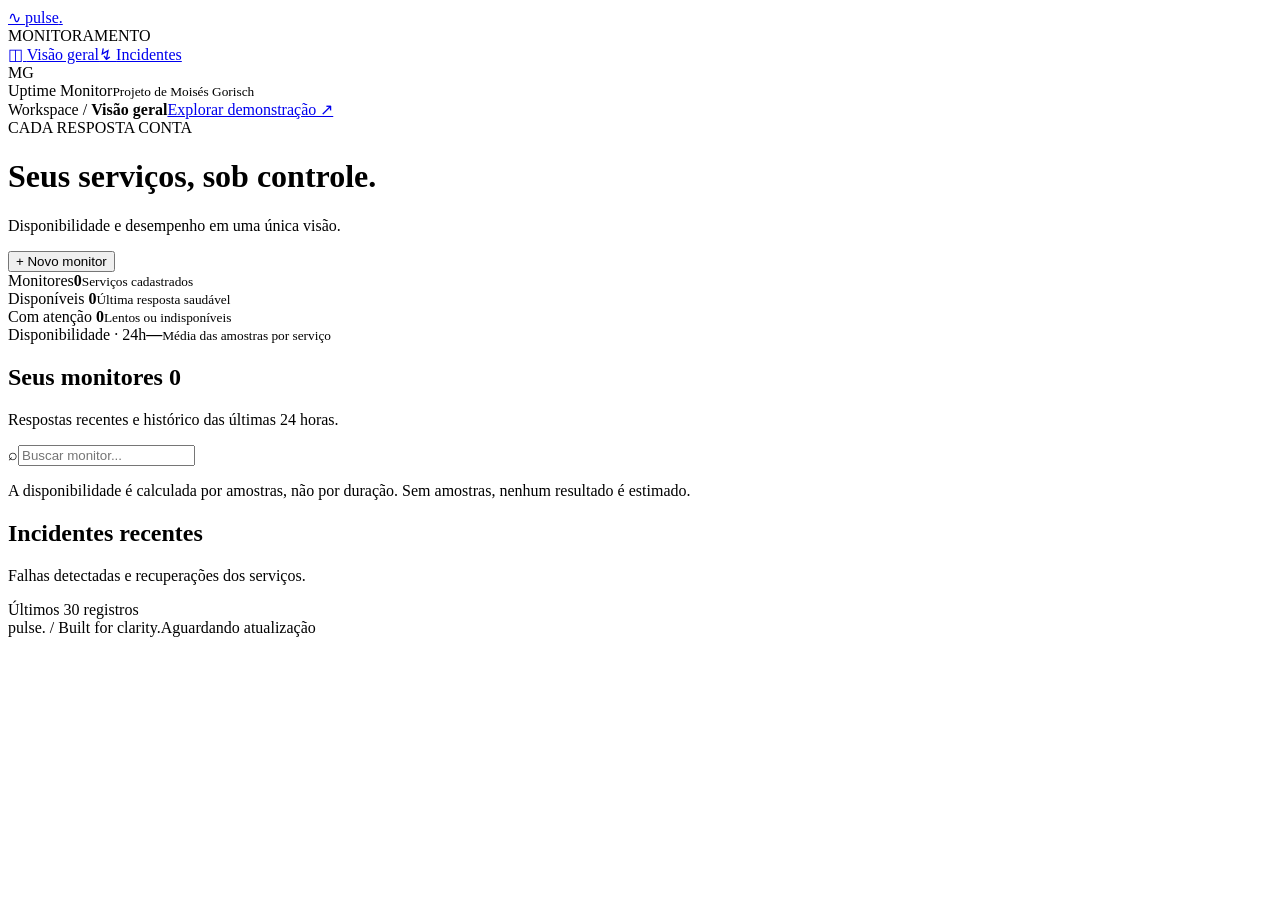
==== public/index.html @ 719f57e0 "Add public/index.html" ====
<!doctype html>
<html lang="pt-BR">
<head><meta charset="utf-8"><meta name="viewport" content="width=device-width,initial-scale=1"><title>Pulse — Monitor de sites e APIs</title><link rel="stylesheet" href="style.css"><script src="app.js" defer></script></head>
<body>
<aside><a class="brand" href="./"><span class="brand-icon">∿</span> pulse<span class="dot">.</span></a><div class="workspace">MONITORAMENTO</div><a class="nav active" href="#overview">◫ <span>Visão geral</span></a><a class="nav" href="#incidents">↯ <span>Incidentes</span></a><div class="aside-bottom"><span class="avatar">MG</span><div>Uptime Monitor<small>Projeto de Moisés Gorisch</small></div></div></aside>
<main id="overview"><header><span>Workspace <span class="slash">/</span> <strong>Visão geral</strong></span><a href="?demo=1" id="demo-link">Explorar demonstração ↗</a></header>
<div class="page-heading"><div><div class="eyebrow">CADA RESPOSTA CONTA</div><h1>Seus serviços, sob controle.</h1><p>Disponibilidade e desempenho em uma única visão.</p></div><button class="primary" id="new-monitor">+ Novo monitor</button></div>
<div class="notice" id="notice" hidden></div><div class="demo-banner" id="demo-banner" hidden><span>DEMONSTRAÇÃO · Dados fictícios para explorar o painel.</span><a href="./">Voltar ao modo real →</a></div>
<section class="stats" aria-label="Resumo"><article><span>Monitores</span><strong id="total">0</strong><small>Serviços cadastrados</small></article><article><span>Disponíveis <i class="led up"></i></span><strong id="available">0</strong><small>Última resposta saudável</small></article><article><span>Com atenção <i class="led slow"></i></span><strong id="attention">0</strong><small>Lentos ou indisponíveis</small></article><article><span>Disponibilidade · 24h</span><strong id="uptime">—</strong><small>Média das amostras por serviço</small></article></section>
<section class="services"><div class="section-heading"><div><h2>Seus monitores <span class="count" id="monitor-count">0</span></h2><p>Respostas recentes e histórico das últimas 24 horas.</p></div><label class="search"><span>⌕</span><input id="search" type="search" aria-label="Buscar monitores" placeholder="Buscar monitor..."></label></div><div id="monitors" class="monitor-grid"></div><div class="empty" id="empty" hidden><span>◎</span><h3>Comece pelo seu primeiro serviço</h3><p>Adicione a URL de um site ou API para registrar a primeira verificação.</p><button id="empty-add">Adicionar monitor</button></div><p class="footnote">A disponibilidade é calculada por amostras, não por duração. Sem amostras, nenhum resultado é estimado.</p></section>
<section id="incidents"><div class="section-heading"><div><h2>Incidentes recentes</h2><p>Falhas detectadas e recuperações dos serviços.</p></div><span class="subtle">Últimos 30 registros</span></div><div class="incident-list" id="incident-list"></div></section>
<footer><span>pulse. <span class="slash">/</span> Built for clarity.</span><span id="updated">Aguardando atualização</span></footer></main>
<dialog id="monitor-dialog"><form id="monitor-form"><div class="dialog-heading"><h2>Novo monitor</h2><button type="button" id="close-dialog" aria-label="Fechar">×</button></div><p>Monitore um endereço público HTTP ou HTTPS.</p><label>Nome<input name="name" required maxlength="80" placeholder="Ex.: Meu site"></label><label>URL<input name="url" type="url" required maxlength="2048" placeholder="https://example.com"></label><div class="form-row"><label>Intervalo<select name="interval_seconds"><option value="60">1 minuto</option><option value="300" selected>5 minutos</option><option value="900">15 minutos</option><option value="3600">1 hora</option></select></label><label>Lento acima de (ms)<input name="slow_ms" type="number" min="100" max="10000" value="1500" required></label></div><label>Texto esperado <span class="subtle">(opcional)</span><input name="expected_text" maxlength="200" placeholder="Ex.: ok"></label><p class="form-help">As verificações automáticas dependem do agendamento do coletor. Você também pode verificar manualmente.</p><p id="form-error" role="alert"></p><button class="primary" id="submit-monitor">Criar monitor</button></form></dialog>
</body></html>
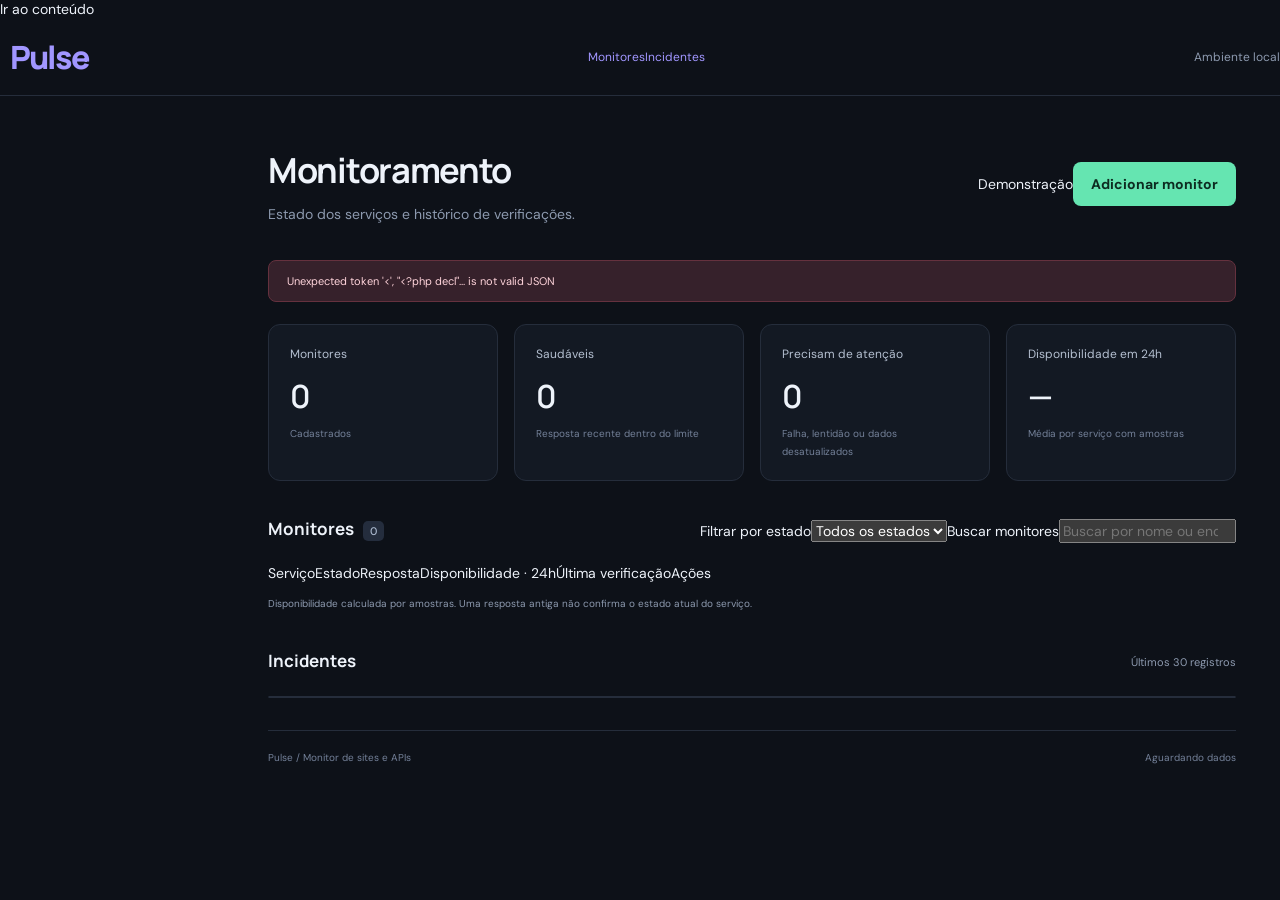
==== commit 4c1f4944: "Review security and refine monitoring interface: public/index.html" ====
--- a/public/index.html
+++ b/public/index.html
@@ -1,14 +1,50 @@
 <!doctype html>
 <html lang="pt-BR">
-<head><meta charset="utf-8"><meta name="viewport" content="width=device-width,initial-scale=1"><title>Pulse — Monitor de sites e APIs</title><link rel="stylesheet" href="style.css"><script src="app.js" defer></script></head>
+<head>
+  <meta charset="utf-8">
+  <meta name="viewport" content="width=device-width, initial-scale=1">
+  <meta name="color-scheme" content="light">
+  <title>Pulse — Monitoramento</title>
+  <link rel="stylesheet" href="style.css">
+  <script src="app.js" defer></script>
+</head>
 <body>
-<aside><a class="brand" href="./"><span class="brand-icon">∿</span> pulse<span class="dot">.</span></a><div class="workspace">MONITORAMENTO</div><a class="nav active" href="#overview">◫ <span>Visão geral</span></a><a class="nav" href="#incidents">↯ <span>Incidentes</span></a><div class="aside-bottom"><span class="avatar">MG</span><div>Uptime Monitor<small>Projeto de Moisés Gorisch</small></div></div></aside>
-<main id="overview"><header><span>Workspace <span class="slash">/</span> <strong>Visão geral</strong></span><a href="?demo=1" id="demo-link">Explorar demonstração ↗</a></header>
-<div class="page-heading"><div><div class="eyebrow">CADA RESPOSTA CONTA</div><h1>Seus serviços, sob controle.</h1><p>Disponibilidade e desempenho em uma única visão.</p></div><button class="primary" id="new-monitor">+ Novo monitor</button></div>
-<div class="notice" id="notice" hidden></div><div class="demo-banner" id="demo-banner" hidden><span>DEMONSTRAÇÃO · Dados fictícios para explorar o painel.</span><a href="./">Voltar ao modo real →</a></div>
-<section class="stats" aria-label="Resumo"><article><span>Monitores</span><strong id="total">0</strong><small>Serviços cadastrados</small></article><article><span>Disponíveis <i class="led up"></i></span><strong id="available">0</strong><small>Última resposta saudável</small></article><article><span>Com atenção <i class="led slow"></i></span><strong id="attention">0</strong><small>Lentos ou indisponíveis</small></article><article><span>Disponibilidade · 24h</span><strong id="uptime">—</strong><small>Média das amostras por serviço</small></article></section>
-<section class="services"><div class="section-heading"><div><h2>Seus monitores <span class="count" id="monitor-count">0</span></h2><p>Respostas recentes e histórico das últimas 24 horas.</p></div><label class="search"><span>⌕</span><input id="search" type="search" aria-label="Buscar monitores" placeholder="Buscar monitor..."></label></div><div id="monitors" class="monitor-grid"></div><div class="empty" id="empty" hidden><span>◎</span><h3>Comece pelo seu primeiro serviço</h3><p>Adicione a URL de um site ou API para registrar a primeira verificação.</p><button id="empty-add">Adicionar monitor</button></div><p class="footnote">A disponibilidade é calculada por amostras, não por duração. Sem amostras, nenhum resultado é estimado.</p></section>
-<section id="incidents"><div class="section-heading"><div><h2>Incidentes recentes</h2><p>Falhas detectadas e recuperações dos serviços.</p></div><span class="subtle">Últimos 30 registros</span></div><div class="incident-list" id="incident-list"></div></section>
-<footer><span>pulse. <span class="slash">/</span> Built for clarity.</span><span id="updated">Aguardando atualização</span></footer></main>
-<dialog id="monitor-dialog"><form id="monitor-form"><div class="dialog-heading"><h2>Novo monitor</h2><button type="button" id="close-dialog" aria-label="Fechar">×</button></div><p>Monitore um endereço público HTTP ou HTTPS.</p><label>Nome<input name="name" required maxlength="80" placeholder="Ex.: Meu site"></label><label>URL<input name="url" type="url" required maxlength="2048" placeholder="https://example.com"></label><div class="form-row"><label>Intervalo<select name="interval_seconds"><option value="60">1 minuto</option><option value="300" selected>5 minutos</option><option value="900">15 minutos</option><option value="3600">1 hora</option></select></label><label>Lento acima de (ms)<input name="slow_ms" type="number" min="100" max="10000" value="1500" required></label></div><label>Texto esperado <span class="subtle">(opcional)</span><input name="expected_text" maxlength="200" placeholder="Ex.: ok"></label><p class="form-help">As verificações automáticas dependem do agendamento do coletor. Você também pode verificar manualmente.</p><p id="form-error" role="alert"></p><button class="primary" id="submit-monitor">Criar monitor</button></form></dialog>
-</body></html>
+  <a class="skip-link" href="#overview">Ir ao conteúdo</a>
+  <header class="app-header">
+    <a class="brand" href="./" aria-label="Pulse, início"><svg viewBox="0 0 24 24" aria-hidden="true"><path d="M1 12h5l3-7 5 14 3-7h6"/></svg>Pulse</a>
+    <nav aria-label="Principal"><a href="#overview" aria-current="page">Monitores</a><a href="#incidents">Incidentes</a></nav>
+    <span class="environment">Ambiente local</span>
+  </header>
+  <main id="overview">
+    <div class="page-heading">
+      <div><h1>Monitoramento</h1><p>Estado dos serviços e histórico de verificações.</p></div>
+      <div class="heading-actions"><a href="?demo=1" id="demo-link">Demonstração</a><button class="primary" id="new-monitor">Adicionar monitor</button></div>
+    </div>
+    <div class="notice" id="notice" role="alert" hidden></div>
+    <div class="demo-banner" id="demo-banner" hidden><div><strong>Ambiente de demonstração</strong><span>Dados fictícios. Nenhum serviço desta lista está sendo consultado.</span></div><a href="./">Sair da demonstração</a></div>
+    <section class="stats" aria-label="Resumo das verificações">
+      <article><span>Monitores</span><strong id="total">0</strong><small>Cadastrados</small></article>
+      <article><span>Saudáveis</span><strong id="available">0</strong><small>Resposta recente dentro do limite</small></article>
+      <article><span>Precisam de atenção</span><strong id="attention">0</strong><small>Falha, lentidão ou dados desatualizados</small></article>
+      <article><span>Disponibilidade em 24h</span><strong id="uptime">—</strong><small>Média por serviço com amostras</small></article>
+    </section>
+    <section class="services" aria-labelledby="monitor-heading">
+      <div class="section-heading"><h2 id="monitor-heading">Monitores <span class="count" id="monitor-count">0</span></h2><div class="filters"><label class="sr-only" for="status-filter">Filtrar por estado</label><select id="status-filter"><option value="all">Todos os estados</option><option value="attention">Com atenção</option><option value="up">Saudáveis</option><option value="pending">Sem verificação</option></select><label class="sr-only" for="search">Buscar monitores</label><input id="search" type="search" placeholder="Buscar por nome ou endereço"></div></div>
+      <div class="monitor-table"><div class="table-head" aria-hidden="true"><span>Serviço</span><span>Estado</span><span>Resposta</span><span>Disponibilidade · 24h</span><span>Última verificação</span><span>Ações</span></div><div id="monitors"></div><div class="empty" id="empty" hidden><h3>Nenhum monitor cadastrado</h3><p>Adicione um site ou API para começar a registrar as verificações.</p><button id="empty-add">Adicionar primeiro monitor</button></div></div>
+      <p class="footnote">Disponibilidade calculada por amostras. Uma resposta antiga não confirma o estado atual do serviço.</p>
+    </section>
+    <section id="incidents" aria-labelledby="incident-heading"><div class="section-heading"><h2 id="incident-heading">Incidentes</h2><span class="subtle">Últimos 30 registros</span></div><div class="incident-list" id="incident-list"></div></section>
+    <footer><span>Pulse <span class="separator">/</span> Monitor de sites e APIs</span><span id="updated" aria-live="polite">Aguardando dados</span></footer>
+  </main>
+  <dialog id="monitor-dialog" aria-labelledby="dialog-title"><form id="monitor-form">
+    <div class="dialog-heading"><h2 id="dialog-title">Adicionar monitor</h2><button type="button" id="close-dialog" aria-label="Fechar">×</button></div>
+    <p>Informe a URL final de um serviço público HTTP ou HTTPS.</p>
+    <label>Nome<input name="name" required maxlength="80" placeholder="Ex.: API de pedidos"></label>
+    <label>URL<input name="url" type="url" required maxlength="2048" placeholder="https://example.com/health" aria-describedby="url-help"></label><p id="url-help" class="form-help">Não inclua senhas ou tokens no endereço.</p>
+    <div class="form-row"><label>Intervalo<select name="interval_seconds"><option value="60">1 minuto</option><option value="300" selected>5 minutos</option><option value="900">15 minutos</option><option value="3600">1 hora</option></select></label><label>Limite de resposta (ms)<input name="slow_ms" type="number" min="100" max="10000" value="1500" required></label></div>
+    <label>Texto esperado <span class="subtle">(opcional)</span><input name="expected_text" maxlength="200" placeholder="Ex.: ok"></label>
+    <p class="form-help">O coletor precisa estar em execução para realizar verificações automáticas.</p>
+    <p id="form-error" role="alert"></p><button class="primary" id="submit-monitor">Criar monitor</button>
+  </form></dialog>
+</body>
+</html>
--- a/public/style.css
+++ b/public/style.css
@@ -0,0 +1,2 @@
+@import url('https://fonts.googleapis.com/css2?family=DM+Sans:wght@400;500;600;700&family=Manrope:wght@400;500;600;700;800&display=swap');
+:root{color-scheme:dark;--bg:#0d1118;--panel:#131923;--border:#252d3b;--muted:#8d9aaf;--text:#eef3fa;--green:#65e5b1;--purple:#a196ff}*{box-sizing:border-box}html{scroll-behavior:smooth}body{margin:0;background:var(--bg);color:var(--text);font:14px 'DM Sans',system-ui,sans-serif}button,input,select{font:inherit}a{color:inherit;text-decoration:none}button,a,input,select{outline-offset:4px}button{cursor:pointer;border:1px solid var(--border);border-radius:8px;padding:10px 16px;background:#202735;color:var(--text)}button:hover{filter:brightness(1.14)}button:disabled{opacity:.55;cursor:wait}aside{width:224px;position:fixed;inset:0 auto 0 0;background:#10151e;border-right:1px solid var(--border);padding:30px 20px}.brand{display:flex;align-items:center;font:800 32px 'Manrope',system-ui;letter-spacing:-1.8px;padding:0 10px}.brand-icon{display:grid;place-items:center;background:var(--green);color:#11271f;border-radius:10px;width:34px;height:34px;margin-right:10px;font-size:34px}.dot{color:var(--green)}.workspace{font-size:10px;letter-spacing:1.8px;color:#67748b;margin:48px 12px 18px}.nav{display:flex;gap:12px;padding:13px 15px;margin-bottom:8px;color:var(--muted);border-radius:8px}.nav.active{color:var(--green);background:#19312b}.aside-bottom{position:absolute;bottom:25px;display:flex;align-items:center;gap:10px;font-size:12px}.aside-bottom small{display:block;color:var(--muted);font-size:10px;margin-top:4px}.avatar{padding:10px;border:1px solid var(--border);border-radius:50%;color:var(--purple)}main{margin-left:224px;padding:0 44px;max-width:1700px}header{height:78px;display:flex;justify-content:space-between;align-items:center;border-bottom:1px solid var(--border);font-size:12px;color:var(--muted)}header strong{font-weight:500;color:#d8e0eb}header a{color:var(--purple)}.slash{color:#455168;margin:0 12px}.page-heading{display:flex;align-items:center;justify-content:space-between;gap:20px;margin:40px 0 28px}.eyebrow{font-size:10px;letter-spacing:2px;color:var(--green);font-weight:700}h1{font:700 clamp(24px,2.7vw,36px) 'Manrope',system-ui;letter-spacing:-1.3px;margin:10px 0}p{color:var(--muted);line-height:1.65;margin:6px 0}.primary{background:var(--green);color:#0d2c21;border:0;font-weight:700;padding:13px 18px;white-space:nowrap}.stats{display:grid;grid-template-columns:repeat(4,1fr);gap:16px;margin-bottom:36px}.stats article{padding:21px;background:var(--panel);border:1px solid var(--border);border-radius:12px}.stats article>span{display:flex;align-items:center;justify-content:space-between;color:#b4bfd0;font-size:12px}.stats strong{display:block;font:600 32px 'Manrope',system-ui;letter-spacing:-1px;margin:12px 0 5px}.stats small{color:#748199;font-size:10px}.led{width:7px;height:7px;border-radius:50%;display:inline-block;background:#79879a}.up{background:var(--green)}.slow{background:#f2c76f}.down{background:#ff7b8f}.section-heading{display:flex;justify-content:space-between;align-items:center;gap:20px;margin-bottom:20px}h2{font:700 17px 'Manrope',system-ui;margin:0 0 4px}.section-heading p{font-size:12px}.count{background:#242d3d;color:#aab9ce;font:500 11px 'DM Sans',system-ui;border-radius:5px;padding:3px 7px;margin-left:6px}.search{display:flex;align-items:center;gap:9px;background:var(--panel);border:1px solid var(--border);border-radius:8px;padding:9px 12px;color:var(--muted)}.search input{border:0;background:transparent;color:var(--text);width:150px;outline:none}.monitor-grid{display:grid;grid-template-columns:repeat(2,minmax(0,1fr));gap:16px}.monitor-card{min-width:0;border:1px solid var(--border);background:var(--panel);border-radius:12px;padding:22px}.card-heading{display:flex;justify-content:space-between;gap:12px;align-items:flex-start}.card-heading h3{font:700 15px 'Manrope',system-ui;margin:0 0 5px}.url{font-size:11px;color:var(--muted);word-break:break-all}.badge{display:inline-flex;align-items:center;gap:6px;border-radius:5px;padding:5px 8px;font-size:10px;white-space:nowrap;background:#202b39;color:#a9b7c9}.badge.up{background:#17362c;color:var(--green)}.badge.slow{background:#3a301e;color:#f2c76f}.badge.down{background:#3b222d;color:#ff8d9c}.badge .led{background:currentColor;width:5px;height:5px}.card-metrics{display:flex;gap:45px;margin:22px 0 18px}.card-metrics small{display:block;font-size:10px;color:var(--muted);margin-bottom:5px}.card-metrics strong{font:600 21px 'Manrope',system-ui}.card-metrics em{font:400 11px 'DM Sans',system-ui;color:var(--muted);font-style:normal}.history{height:26px;display:flex;gap:3px;align-items:stretch}.history span{min-width:2px;flex:1;border-radius:2px;opacity:.8}.history .none{background:#293347}.history-labels{display:flex;justify-content:space-between;color:#6d7c92;font-size:9px;margin-top:7px}.card-bottom{display:flex;justify-content:space-between;align-items:center;gap:10px;border-top:1px solid var(--border);padding-top:13px;margin-top:16px;font-size:10px;color:var(--muted)}.card-bottom button{padding:6px 10px;background:transparent;font-size:10px}.spark{width:100%;height:44px;display:block;margin:8px 0}.footnote{font-size:10px;margin:14px 0 36px}.subtle{color:var(--muted);font-size:11px}.incident-list{border:1px solid var(--border);border-radius:12px;overflow:hidden;background:var(--panel)}.incident-row{display:flex;justify-content:space-between;align-items:center;padding:18px 21px;gap:15px;border-bottom:1px solid var(--border)}.incident-row:last-child{border-bottom:0}.incident-row strong{font-size:12px}.incident-row p{font-size:11px;margin:4px 0 0}.incident-meta{text-align:right;flex-shrink:0;color:var(--muted);font-size:10px}.incident-meta span{display:block;margin-top:5px}.no-incidents{padding:25px;color:var(--muted);font-size:12px}.empty{text-align:center;padding:50px 20px;background:var(--panel);border:1px dashed #344257;border-radius:12px}.empty>span{font-size:40px;color:var(--green)}.empty h3{font:600 20px 'Manrope',system-ui}.empty p{margin-bottom:22px}.empty button{color:var(--green)}footer{display:flex;justify-content:space-between;margin:32px 0 24px;border-top:1px solid var(--border);padding-top:20px;font-size:10px;color:#748199}.demo-banner,.notice{display:flex;justify-content:space-between;gap:10px;background:#24203b;border:1px solid #453963;color:#c7beff;padding:13px 18px;border-radius:8px;margin-bottom:22px;font-size:11px}.notice{color:#ffd4db;background:#36212b;border-color:#65313e}[hidden]{display:none!important}dialog{background:var(--panel);color:var(--text);border:1px solid #344257;border-radius:16px;width:min(480px,calc(100% - 28px));padding:28px}dialog::backdrop{background:#05080ccf;backdrop-filter:blur(4px)}.dialog-heading{display:flex;justify-content:space-between;align-items:center}.dialog-heading button{border:0;background:none;font-size:24px;padding:0 5px}form>p{font-size:12px;margin-bottom:20px}form label{display:block;font-size:12px;color:#b9c5d7;margin:16px 0}form input,form select{display:block;width:100%;background:#0e141e;border:1px solid #344257;color:var(--text);border-radius:7px;padding:11px;margin-top:8px}.form-row{display:grid;grid-template-columns:1fr 1fr;gap:16px}.form-help{font-size:11px}#form-error{color:#ff9eaf}form>.primary{width:100%}@media(min-width:1500px){.monitor-grid{grid-template-columns:repeat(3,minmax(0,1fr))}}@media(max-width:1050px){aside{width:180px;padding:25px 12px}main{margin-left:180px;padding:0 25px}.stats{gap:10px}.stats article{padding:15px}.page-heading{align-items:flex-start}.card-metrics{gap:25px}}@media(max-width:760px){aside{position:static;width:auto;border-right:0;border-bottom:1px solid var(--border);padding:16px 20px}.brand{font-size:26px}.brand-icon{height:28px;width:28px}.workspace,.nav,.aside-bottom{display:none}main{margin:0;padding:0 20px}header{height:55px;font-size:10px}.page-heading{margin-top:28px;flex-wrap:wrap}h1{font-size:29px}.stats{grid-template-columns:repeat(2,1fr);margin-bottom:28px}.monitor-grid{grid-template-columns:1fr}.section-heading{flex-wrap:wrap}.search{width:100%}.search input{width:100%}.incident-row{align-items:flex-start}.demo-banner{flex-direction:column}footer{gap:15px}.card-metrics{gap:45px}}
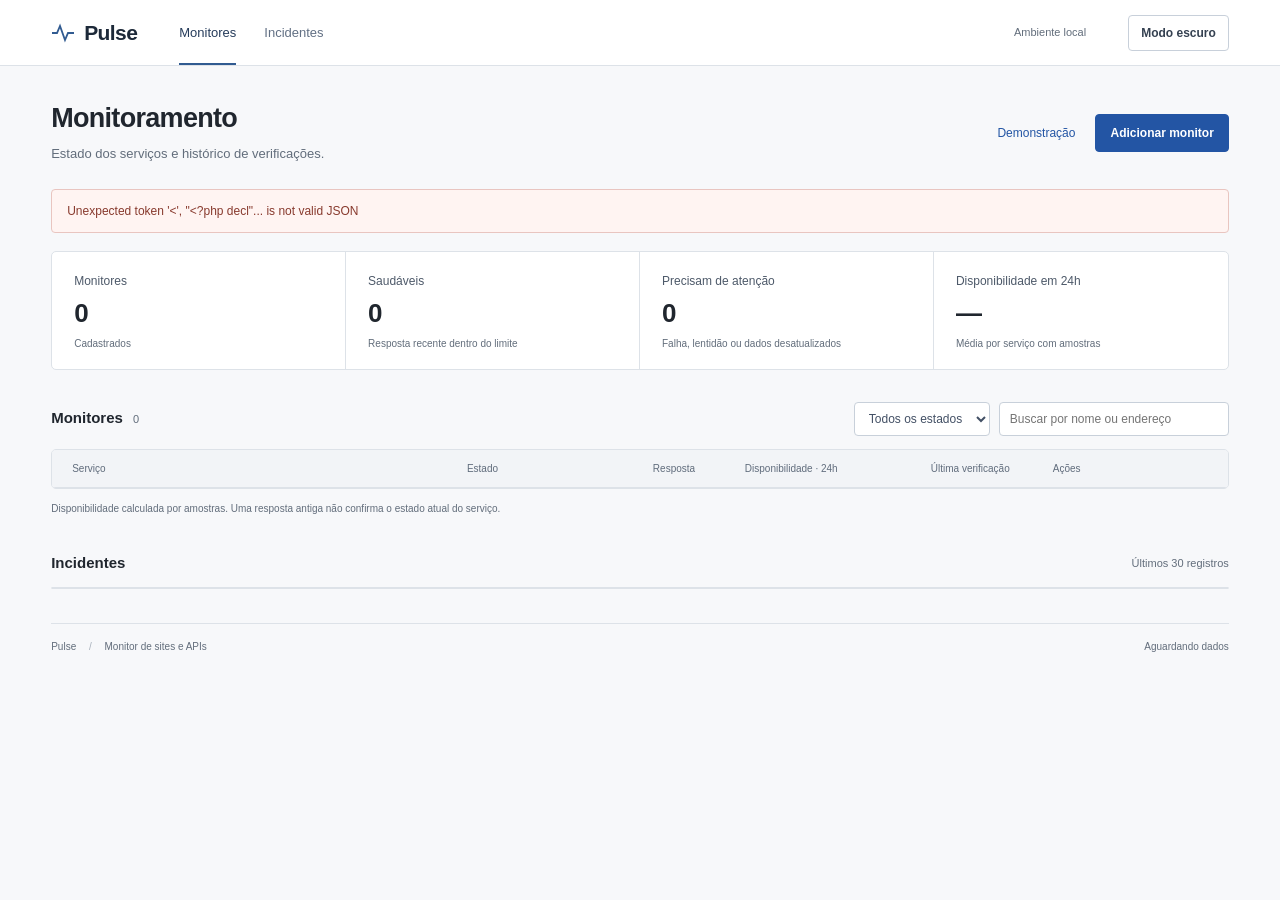
==== commit b9f9d09f: "Add persistent light and dark themes: public/index.html" ====
--- a/public/index.html
+++ b/public/index.html
@@ -3,8 +3,9 @@
 <head>
   <meta charset="utf-8">
   <meta name="viewport" content="width=device-width, initial-scale=1">
-  <meta name="color-scheme" content="light">
+  <meta name="color-scheme" content="light dark">
   <title>Pulse — Monitoramento</title>
+  <script src="theme.js"></script>
   <link rel="stylesheet" href="style.css">
   <script src="app.js" defer></script>
 </head>
@@ -14,6 +15,7 @@
     <a class="brand" href="./" aria-label="Pulse, início"><svg viewBox="0 0 24 24" aria-hidden="true"><path d="M1 12h5l3-7 5 14 3-7h6"/></svg>Pulse</a>
     <nav aria-label="Principal"><a href="#overview" aria-current="page">Monitores</a><a href="#incidents">Incidentes</a></nav>
     <span class="environment">Ambiente local</span>
+    <button type="button" id="theme-toggle" class="theme-toggle" aria-pressed="false">Modo escuro</button>
   </header>
   <main id="overview">
     <div class="page-heading">
--- a/public/style.css
+++ b/public/style.css
@@ -1,2 +1,835 @@
-@import url('https://fonts.googleapis.com/css2?family=DM+Sans:wght@400;500;600;700&family=Manrope:wght@400;500;600;700;800&display=swap');
-:root{color-scheme:dark;--bg:#0d1118;--panel:#131923;--border:#252d3b;--muted:#8d9aaf;--text:#eef3fa;--green:#65e5b1;--purple:#a196ff}*{box-sizing:border-box}html{scroll-behavior:smooth}body{margin:0;background:var(--bg);color:var(--text);font:14px 'DM Sans',system-ui,sans-serif}button,input,select{font:inherit}a{color:inherit;text-decoration:none}button,a,input,select{outline-offset:4px}button{cursor:pointer;border:1px solid var(--border);border-radius:8px;padding:10px 16px;background:#202735;color:var(--text)}button:hover{filter:brightness(1.14)}button:disabled{opacity:.55;cursor:wait}aside{width:224px;position:fixed;inset:0 auto 0 0;background:#10151e;border-right:1px solid var(--border);padding:30px 20px}.brand{display:flex;align-items:center;font:800 32px 'Manrope',system-ui;letter-spacing:-1.8px;padding:0 10px}.brand-icon{display:grid;place-items:center;background:var(--green);color:#11271f;border-radius:10px;width:34px;height:34px;margin-right:10px;font-size:34px}.dot{color:var(--green)}.workspace{font-size:10px;letter-spacing:1.8px;color:#67748b;margin:48px 12px 18px}.nav{display:flex;gap:12px;padding:13px 15px;margin-bottom:8px;color:var(--muted);border-radius:8px}.nav.active{color:var(--green);background:#19312b}.aside-bottom{position:absolute;bottom:25px;display:flex;align-items:center;gap:10px;font-size:12px}.aside-bottom small{display:block;color:var(--muted);font-size:10px;margin-top:4px}.avatar{padding:10px;border:1px solid var(--border);border-radius:50%;color:var(--purple)}main{margin-left:224px;padding:0 44px;max-width:1700px}header{height:78px;display:flex;justify-content:space-between;align-items:center;border-bottom:1px solid var(--border);font-size:12px;color:var(--muted)}header strong{font-weight:500;color:#d8e0eb}header a{color:var(--purple)}.slash{color:#455168;margin:0 12px}.page-heading{display:flex;align-items:center;justify-content:space-between;gap:20px;margin:40px 0 28px}.eyebrow{font-size:10px;letter-spacing:2px;color:var(--green);font-weight:700}h1{font:700 clamp(24px,2.7vw,36px) 'Manrope',system-ui;letter-spacing:-1.3px;margin:10px 0}p{color:var(--muted);line-height:1.65;margin:6px 0}.primary{background:var(--green);color:#0d2c21;border:0;font-weight:700;padding:13px 18px;white-space:nowrap}.stats{display:grid;grid-template-columns:repeat(4,1fr);gap:16px;margin-bottom:36px}.stats article{padding:21px;background:var(--panel);border:1px solid var(--border);border-radius:12px}.stats article>span{display:flex;align-items:center;justify-content:space-between;color:#b4bfd0;font-size:12px}.stats strong{display:block;font:600 32px 'Manrope',system-ui;letter-spacing:-1px;margin:12px 0 5px}.stats small{color:#748199;font-size:10px}.led{width:7px;height:7px;border-radius:50%;display:inline-block;background:#79879a}.up{background:var(--green)}.slow{background:#f2c76f}.down{background:#ff7b8f}.section-heading{display:flex;justify-content:space-between;align-items:center;gap:20px;margin-bottom:20px}h2{font:700 17px 'Manrope',system-ui;margin:0 0 4px}.section-heading p{font-size:12px}.count{background:#242d3d;color:#aab9ce;font:500 11px 'DM Sans',system-ui;border-radius:5px;padding:3px 7px;margin-left:6px}.search{display:flex;align-items:center;gap:9px;background:var(--panel);border:1px solid var(--border);border-radius:8px;padding:9px 12px;color:var(--muted)}.search input{border:0;background:transparent;color:var(--text);width:150px;outline:none}.monitor-grid{display:grid;grid-template-columns:repeat(2,minmax(0,1fr));gap:16px}.monitor-card{min-width:0;border:1px solid var(--border);background:var(--panel);border-radius:12px;padding:22px}.card-heading{display:flex;justify-content:space-between;gap:12px;align-items:flex-start}.card-heading h3{font:700 15px 'Manrope',system-ui;margin:0 0 5px}.url{font-size:11px;color:var(--muted);word-break:break-all}.badge{display:inline-flex;align-items:center;gap:6px;border-radius:5px;padding:5px 8px;font-size:10px;white-space:nowrap;background:#202b39;color:#a9b7c9}.badge.up{background:#17362c;color:var(--green)}.badge.slow{background:#3a301e;color:#f2c76f}.badge.down{background:#3b222d;color:#ff8d9c}.badge .led{background:currentColor;width:5px;height:5px}.card-metrics{display:flex;gap:45px;margin:22px 0 18px}.card-metrics small{display:block;font-size:10px;color:var(--muted);margin-bottom:5px}.card-metrics strong{font:600 21px 'Manrope',system-ui}.card-metrics em{font:400 11px 'DM Sans',system-ui;color:var(--muted);font-style:normal}.history{height:26px;display:flex;gap:3px;align-items:stretch}.history span{min-width:2px;flex:1;border-radius:2px;opacity:.8}.history .none{background:#293347}.history-labels{display:flex;justify-content:space-between;color:#6d7c92;font-size:9px;margin-top:7px}.card-bottom{display:flex;justify-content:space-between;align-items:center;gap:10px;border-top:1px solid var(--border);padding-top:13px;margin-top:16px;font-size:10px;color:var(--muted)}.card-bottom button{padding:6px 10px;background:transparent;font-size:10px}.spark{width:100%;height:44px;display:block;margin:8px 0}.footnote{font-size:10px;margin:14px 0 36px}.subtle{color:var(--muted);font-size:11px}.incident-list{border:1px solid var(--border);border-radius:12px;overflow:hidden;background:var(--panel)}.incident-row{display:flex;justify-content:space-between;align-items:center;padding:18px 21px;gap:15px;border-bottom:1px solid var(--border)}.incident-row:last-child{border-bottom:0}.incident-row strong{font-size:12px}.incident-row p{font-size:11px;margin:4px 0 0}.incident-meta{text-align:right;flex-shrink:0;color:var(--muted);font-size:10px}.incident-meta span{display:block;margin-top:5px}.no-incidents{padding:25px;color:var(--muted);font-size:12px}.empty{text-align:center;padding:50px 20px;background:var(--panel);border:1px dashed #344257;border-radius:12px}.empty>span{font-size:40px;color:var(--green)}.empty h3{font:600 20px 'Manrope',system-ui}.empty p{margin-bottom:22px}.empty button{color:var(--green)}footer{display:flex;justify-content:space-between;margin:32px 0 24px;border-top:1px solid var(--border);padding-top:20px;font-size:10px;color:#748199}.demo-banner,.notice{display:flex;justify-content:space-between;gap:10px;background:#24203b;border:1px solid #453963;color:#c7beff;padding:13px 18px;border-radius:8px;margin-bottom:22px;font-size:11px}.notice{color:#ffd4db;background:#36212b;border-color:#65313e}[hidden]{display:none!important}dialog{background:var(--panel);color:var(--text);border:1px solid #344257;border-radius:16px;width:min(480px,calc(100% - 28px));padding:28px}dialog::backdrop{background:#05080ccf;backdrop-filter:blur(4px)}.dialog-heading{display:flex;justify-content:space-between;align-items:center}.dialog-heading button{border:0;background:none;font-size:24px;padding:0 5px}form>p{font-size:12px;margin-bottom:20px}form label{display:block;font-size:12px;color:#b9c5d7;margin:16px 0}form input,form select{display:block;width:100%;background:#0e141e;border:1px solid #344257;color:var(--text);border-radius:7px;padding:11px;margin-top:8px}.form-row{display:grid;grid-template-columns:1fr 1fr;gap:16px}.form-help{font-size:11px}#form-error{color:#ff9eaf}form>.primary{width:100%}@media(min-width:1500px){.monitor-grid{grid-template-columns:repeat(3,minmax(0,1fr))}}@media(max-width:1050px){aside{width:180px;padding:25px 12px}main{margin-left:180px;padding:0 25px}.stats{gap:10px}.stats article{padding:15px}.page-heading{align-items:flex-start}.card-metrics{gap:25px}}@media(max-width:760px){aside{position:static;width:auto;border-right:0;border-bottom:1px solid var(--border);padding:16px 20px}.brand{font-size:26px}.brand-icon{height:28px;width:28px}.workspace,.nav,.aside-bottom{display:none}main{margin:0;padding:0 20px}header{height:55px;font-size:10px}.page-heading{margin-top:28px;flex-wrap:wrap}h1{font-size:29px}.stats{grid-template-columns:repeat(2,1fr);margin-bottom:28px}.monitor-grid{grid-template-columns:1fr}.section-heading{flex-wrap:wrap}.search{width:100%}.search input{width:100%}.incident-row{align-items:flex-start}.demo-banner{flex-direction:column}footer{gap:15px}.card-metrics{gap:45px}}
+:root {
+  color-scheme:light;
+  --background:#f7f8fa;
+  --surface:#fff;
+  --ink:#20262e;
+  --muted:#626d7b;
+  --line:#dde2e8;
+  --accent:#2355a4;
+  font:14px/1.5 -apple-system,BlinkMacSystemFont,"Segoe UI",sans-serif
+}
+
+* {
+  box-sizing:border-box
+}
+
+body {
+  margin:0;
+  background:var(--background);
+  color:var(--ink)
+}
+
+button,input,select {
+  font:inherit
+}
+
+a {
+  color:var(--accent);
+  text-decoration:none
+}
+
+a:hover {
+  text-decoration:underline
+}
+
+button,input,select {
+  border:1px solid #c8d0da;
+  border-radius:4px
+}
+
+button {
+  padding:8px 12px;
+  background:#fff;
+  color:#354151;
+  cursor:pointer;
+  font-size:12px;
+  font-weight:600
+}
+
+button:hover {
+  background:#f0f3f7;
+  border-color:#9daabd
+}
+
+button:disabled {
+  color:#7b8798;
+  background:#f0f2f5;
+  cursor:default
+}
+
+:focus-visible {
+  outline:2px solid #2b63b6;
+  outline-offset:3px
+}
+
+.skip-link {
+  position:absolute;
+  top:-80px;
+  left:16px;
+  padding:12px;
+  background:#fff;
+  z-index:10
+}
+
+.skip-link:focus {
+  top:12px
+}
+
+.app-header {
+  display:flex;
+  align-items:center;
+  gap:42px;
+  height:66px;
+  padding:0 4%;
+  background:#fff;
+  border-bottom:1px solid var(--line)
+}
+
+.brand {
+  display:flex;
+  align-items:center;
+  gap:9px;
+  color:#1d2939;
+  font-size:21px;
+  font-weight:650;
+  letter-spacing:-.6px
+}
+
+.brand:hover {
+  text-decoration:none
+}
+
+.brand svg {
+  width:24px;
+  height:24px;
+  fill:none;
+  stroke:#315b91;
+  stroke-width:1.8
+}
+
+nav {
+  display:flex;
+  height:100%;
+  gap:28px
+}
+
+nav a {
+  display:flex;
+  align-items:center;
+  color:#627084;
+  font-size:13px;
+  border-bottom:2px solid transparent;
+  padding-top:2px
+}
+
+nav a[aria-current] {
+  color:#263c5b;
+  border-color:#315b91
+}
+
+.environment {
+  margin-left:auto;
+  color:var(--muted);
+  font-size:11px
+}
+
+main {
+  max-width:1440px;
+  padding:0 4%;
+  margin:auto
+}
+
+.page-heading {
+  display:flex;
+  align-items:center;
+  justify-content:space-between;
+  gap:20px;
+  margin:36px 0 26px
+}
+
+h1 {
+  font-size:27px;
+  line-height:1.25;
+  letter-spacing:-.7px;
+  font-weight:650;
+  margin:0 0 8px
+}
+
+p {
+  color:var(--muted);
+  margin:0
+}
+
+.page-heading p {
+  font-size:13px
+}
+
+.heading-actions {
+  display:flex;
+  gap:20px;
+  align-items:center;
+  font-size:12px
+}
+
+.primary {
+  color:#fff;
+  background:var(--accent);
+  border-color:var(--accent);
+  padding:9px 14px
+}
+
+.primary:hover {
+  background:#1c4689;
+  border-color:#1c4689
+}
+
+.stats {
+  display:grid;
+  grid-template-columns:repeat(4,1fr);
+  border:1px solid var(--line);
+  border-radius:5px;
+  background:#fff;
+  margin-bottom:32px
+}
+
+.stats article {
+  padding:18px 22px;
+  border-right:1px solid var(--line)
+}
+
+.stats article:last-child {
+  border:0
+}
+
+.stats article>span {
+  font-size:12px;
+  color:#4d5969
+}
+
+.stats strong {
+  display:block;
+  font-size:26px;
+  letter-spacing:-.5px;
+  font-weight:600;
+  line-height:1.4;
+  margin:4px 0;
+  font-variant-numeric:tabular-nums
+}
+
+.stats small {
+  display:block;
+  font-size:10px;
+  color:var(--muted)
+}
+
+.section-heading {
+  display:flex;
+  align-items:center;
+  justify-content:space-between;
+  gap:15px;
+  margin-bottom:13px
+}
+
+h2 {
+  font-size:15px;
+  font-weight:650;
+  margin:0
+}
+
+.count {
+  margin-left:6px;
+  font-size:11px;
+  color:var(--muted);
+  font-weight:500
+}
+
+.filters {
+  display:flex;
+  gap:9px
+}
+
+.filters input,.filters select {
+  height:34px;
+  padding:5px 10px;
+  background:#fff;
+  color:#435065;
+  font-size:12px
+}
+
+.filters input {
+  width:230px
+}
+
+.monitor-table {
+  border:1px solid var(--line);
+  border-radius:5px;
+  background:#fff;
+  overflow:hidden
+}
+
+.table-head,.row-main {
+  display:grid;
+  grid-template-columns:minmax(190px,2.2fr) minmax(110px,1fr) 80px minmax(115px,1fr) 110px 155px;
+  gap:12px;
+  align-items:center;
+  padding:17px 20px
+}
+
+.table-head {
+  background:#f2f4f7;
+  border-bottom:1px solid var(--line);
+  font-size:10px;
+  color:#606c7c;
+  padding-top:11px;
+  padding-bottom:11px
+}
+
+.monitor-row {
+  border-bottom:1px solid var(--line)
+}
+
+.monitor-row:last-child {
+  border-bottom:0
+}
+
+.service-info {
+  min-width:0
+}
+
+.service-info h3 {
+  font-size:12px;
+  font-weight:650;
+  margin:0 0 4px
+}
+
+.url {
+  display:block;
+  color:var(--muted);
+  font-size:10px;
+  overflow:hidden;
+  white-space:nowrap;
+  text-overflow:ellipsis
+}
+
+.status {
+  display:inline-flex;
+  align-items:center;
+  gap:7px;
+  font-size:11px;
+  color:#687386
+}
+
+.status::before {
+  content:"";
+  width:6px;
+  height:6px;
+  border-radius:50%;
+  background:currentColor;
+  flex-shrink:0
+}
+
+.status.up {
+  color:#267147
+}
+
+.status.slow {
+  color:#8a610f
+}
+
+.status.down {
+  color:#b13b3b
+}
+
+.status.stale {
+  color:#7b5a31
+}
+
+.metric {
+  font-size:12px;
+  font-variant-numeric:tabular-nums
+}
+
+.metric small {
+  font-size:10px;
+  color:var(--muted)
+}
+
+.checked-at {
+  font-size:10px;
+  color:var(--muted);
+  font-variant-numeric:tabular-nums
+}
+
+.row-actions {
+  display:flex;
+  gap:6px;
+  justify-content:flex-end
+}
+
+.row-actions button {
+  font-size:10px;
+  padding:6px 9px;
+  white-space:nowrap
+}
+
+.row-actions .details-button {
+  border-color:transparent;
+  color:#466184;
+  font-weight:500
+}
+
+.detail-panel {
+  background:#f9fafc;
+  padding:20px 24px;
+  border-top:1px solid #e7ebf0
+}
+
+.detail-meta {
+  display:flex;
+  gap:24px;
+  flex-wrap:wrap;
+  margin-bottom:18px;
+  color:#536176;
+  font-size:11px
+}
+
+.detail-message {
+  margin-bottom:16px;
+  font-size:12px;
+  color:#3e4b5d
+}
+
+.history-heading {
+  font-size:11px;
+  font-weight:600;
+  margin:0 0 8px
+}
+
+.spark {
+  width:100%;
+  height:65px;
+  display:block;
+  border-bottom:1px solid #d7dfe9;
+  margin-bottom:12px
+}
+
+.history {
+  display:flex;
+  height:17px;
+  gap:3px
+}
+
+.history span {
+  flex:1;
+  min-width:2px;
+  border-radius:1px;
+  background:#b5bdc9
+}
+
+.history .up {
+  background:#6a9b7d
+}
+
+.history .slow {
+  background:#d2aa5a
+}
+
+.history .down {
+  background:#cd7878
+}
+
+.history-labels {
+  display:flex;
+  justify-content:space-between;
+  color:var(--muted);
+  font-size:10px;
+  margin-top:7px
+}
+
+.no-history {
+  padding:12px 0;
+  color:var(--muted);
+  font-size:12px
+}
+
+.mobile-label {
+  display:none
+}
+
+.footnote {
+  font-size:10px;
+  margin:12px 0 36px
+}
+
+.incident-list {
+  border:1px solid var(--line);
+  border-radius:5px;
+  background:#fff
+}
+
+.incident-row {
+  padding:16px 20px;
+  display:flex;
+  align-items:center;
+  justify-content:space-between;
+  gap:20px;
+  border-bottom:1px solid var(--line)
+}
+
+.incident-row:last-child {
+  border:0
+}
+
+.incident-row strong {
+  font-size:12px;
+  font-weight:600
+}
+
+.incident-row p {
+  font-size:11px;
+  margin-top:4px
+}
+
+.incident-meta {
+  display:flex;
+  gap:20px;
+  align-items:center;
+  font-size:10px;
+  color:var(--muted)
+}
+
+.incident-state {
+  min-width:85px
+}
+
+.incident-state.up {
+  color:#267147
+}
+
+.incident-state.down {
+  color:#b13b3b
+}
+
+.no-incidents {
+  padding:24px 20px;
+  font-size:12px;
+  color:var(--muted)
+}
+
+.subtle {
+  font-size:11px;
+  color:var(--muted)
+}
+
+.empty {
+  padding:45px 20px;
+  text-align:center
+}
+
+.empty h3 {
+  font-size:15px;
+  font-weight:600;
+  margin:0 0 8px
+}
+
+.empty p {
+  font-size:12px;
+  margin-bottom:18px
+}
+
+footer {
+  display:flex;
+  justify-content:space-between;
+  gap:20px;
+  color:var(--muted);
+  font-size:10px;
+  margin:34px 0 22px;
+  padding-top:15px;
+  border-top:1px solid var(--line)
+}
+
+.separator {
+  color:#a8b0bc;
+  margin:0 10px
+}
+
+.notice {
+  background:#fff4f2;
+  border:1px solid #e9c5c0;
+  padding:12px 15px;
+  border-radius:4px;
+  color:#883a2e;
+  margin-bottom:18px;
+  font-size:12px
+}
+
+.demo-banner {
+  display:flex;
+  align-items:center;
+  justify-content:space-between;
+  gap:20px;
+  padding:13px 16px;
+  margin-bottom:20px;
+  background:#edf2f8;
+  border:1px solid #d8e2ee;
+  border-left:3px solid #7894b5;
+  border-radius:3px;
+  font-size:11px
+}
+
+.demo-banner strong {
+  font-weight:600;
+  display:block;
+  margin-bottom:2px
+}
+
+.demo-banner span {
+  color:#53647b
+}
+
+.demo-banner a {
+  white-space:nowrap
+}
+
+dialog {
+  background:#fff;
+  color:var(--ink);
+  border:1px solid #cdd5df;
+  border-radius:7px;
+  padding:25px;
+  width:min(470px,calc(100% - 28px));
+  box-shadow:0 16px 60px #1c293e30
+}
+
+dialog::backdrop {
+  background:#18223188
+}
+
+.dialog-heading {
+  display:flex;
+  align-items:center;
+  justify-content:space-between
+}
+
+.dialog-heading button {
+  border:0;
+  font-size:22px;
+  padding:0 5px
+}
+
+form>p {
+  font-size:12px;
+  margin-top:10px
+}
+
+form label {
+  display:block;
+  font-size:12px;
+  color:#3f4f64;
+  margin-top:17px
+}
+
+form input,form select {
+  display:block;
+  width:100%;
+  background:#fff;
+  padding:9px 10px;
+  margin-top:6px;
+  color:var(--ink)
+}
+
+.form-row {
+  display:grid;
+  grid-template-columns:1fr 1fr;
+  gap:14px
+}
+
+.form-help {
+  font-size:11px;
+  margin-top:7px
+}
+
+#form-error {
+  color:#a23232
+}
+
+form>.primary {
+  width:100%;
+  margin-top:18px
+}
+
+.sr-only {
+  position:absolute;
+  width:1px;
+  height:1px;
+  padding:0;
+  margin:-1px;
+  overflow:hidden;
+  clip-path:inset(50%);
+  white-space:nowrap;
+  border:0
+}
+
+[hidden] {
+  display:none!important
+}
+
+@media(max-width:1150px) {
+  .table-head,.row-main {
+    grid-template-columns:minmax(160px,2fr) 110px 65px 100px 90px 145px;
+    padding-left:14px;
+    padding-right:14px;
+    gap:8px
+  }
+  .stats article {
+    padding:16px
+  }
+  .stats small {
+    min-height:30px
+  }
+}
+
+@media(max-width:900px) {
+  .table-head {
+    display:none
+  }
+  .row-main {
+    grid-template-columns:minmax(180px,2fr) 1fr 1fr;
+    padding:18px;
+    gap:15px
+  }
+  .service-info {
+    grid-column:1/3
+  }
+  .state-cell {
+    grid-column:3;
+    grid-row:1
+  }
+  .row-actions {
+    grid-column:3
+  }
+  .mobile-label {
+    display:block;
+    color:var(--muted);
+    font-size:9px;
+    margin-bottom:3px
+  }
+  .stats {
+    grid-template-columns:1fr 1fr
+  }
+  .stats article:nth-child(2) {
+    border-right:0
+  }
+  .stats article:nth-child(-n+2) {
+    border-bottom:1px solid var(--line)
+  }
+  .stats small {
+    min-height:0
+  }
+  .incident-meta {
+    display:block;
+    text-align:right
+  }
+  .incident-meta span {
+    display:block;
+    margin:3px 0
+  }
+}
+
+@media(max-width:600px) {
+  .app-header {
+    padding:0 20px;
+    gap:25px;
+    height:60px
+  }
+  nav {
+    gap:18px
+  }
+  .environment {
+    display:none
+  }
+  main {
+    padding:0 18px
+  }
+  .page-heading {
+    margin-top:26px;
+    flex-wrap:wrap
+  }
+  h1 {
+    font-size:25px
+  }
+  .heading-actions {
+    width:100%;
+    justify-content:space-between;
+    margin-top:5px
+  }
+  .stats article {
+    padding:14px
+  }
+  .stats strong {
+    font-size:25px
+  }
+  .stats article>span {
+    font-size:11px
+  }
+  .stats small {
+    font-size:9px
+  }
+  .section-heading {
+    flex-wrap:wrap
+  }
+  .filters {
+    width:100%
+  }
+  .filters input {
+    width:100%;
+    min-width:0
+  }
+  .filters select {
+    max-width:145px
+  }
+  .row-main {
+    grid-template-columns:1fr 1fr;
+    gap:15px
+  }
+  .service-info {
+    grid-column:1/3
+  }
+  .state-cell {
+    grid-column:1;
+    grid-row:2
+  }
+  .row-actions {
+    grid-column:1/3;
+    justify-content:flex-start
+  }
+  .checked-at {
+    align-self:start
+  }
+  .metric small {
+    font-size:9px
+  }
+  .detail-panel {
+    padding:18px
+  }
+  .demo-banner {
+    align-items:flex-start;
+    flex-direction:column;
+    gap:9px
+  }
+  .incident-row {
+    align-items:flex-start;
+    padding:14px
+  }
+  .incident-meta {
+    flex-shrink:0;
+    font-size:9px
+  }
+  footer {
+    flex-direction:column;
+    gap:7px
+  }
+  .form-row {
+    gap:10px
+  }
+}
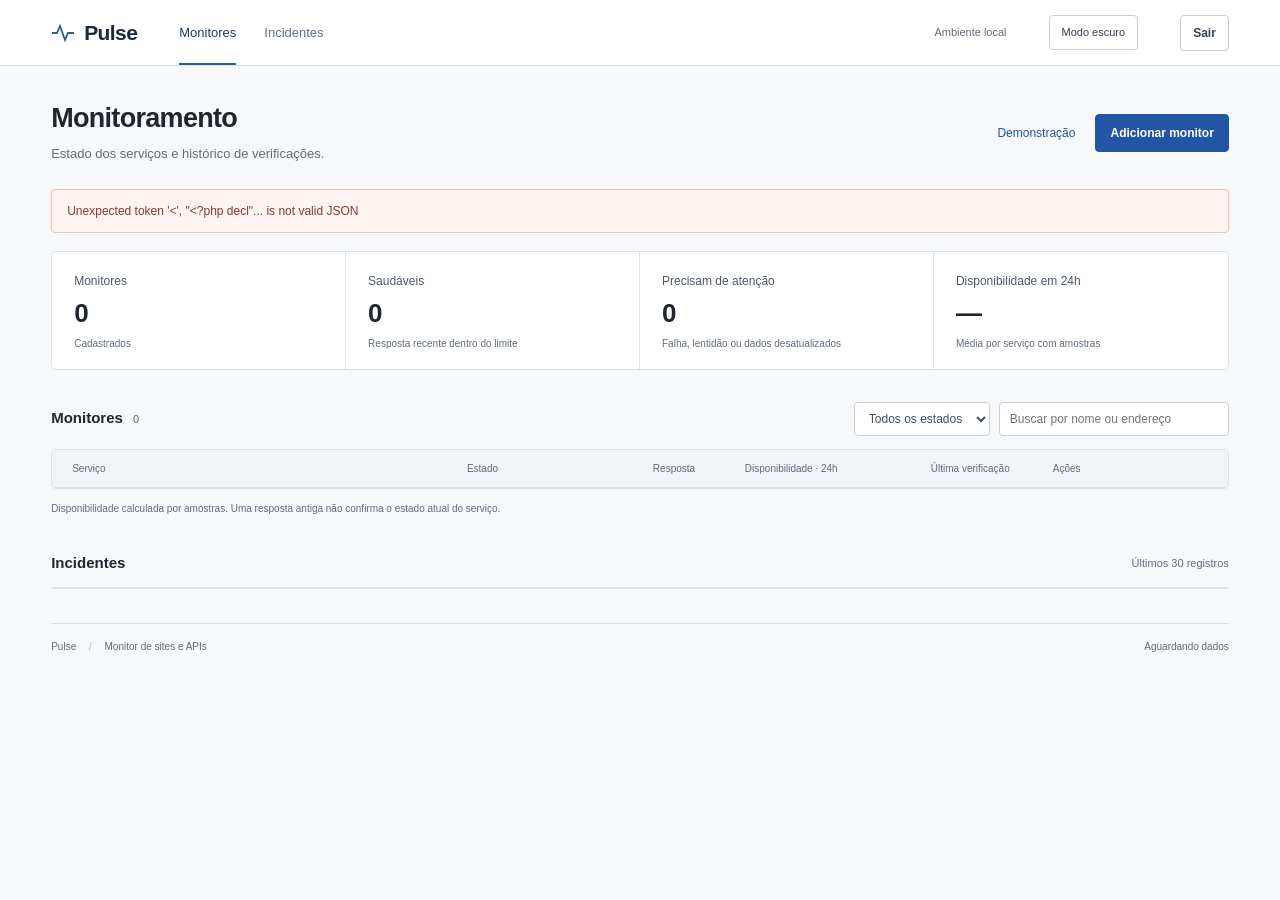
==== commit bd53163a: "Add authenticated local and optional LAN access: public/index.html" ====
--- a/public/index.html
+++ b/public/index.html
@@ -16,6 +16,7 @@
     <nav aria-label="Principal"><a href="#overview" aria-current="page">Monitores</a><a href="#incidents">Incidentes</a></nav>
     <span class="environment">Ambiente local</span>
     <button type="button" id="theme-toggle" class="theme-toggle" aria-pressed="false">Modo escuro</button>
+    <button type="button" id="logout" hidden>Sair</button>
   </header>
   <main id="overview">
     <div class="page-heading">
--- a/public/style.css
+++ b/public/style.css
@@ -8,6 +8,7 @@
   --accent:#2355a4;
   font:14px/1.5 -apple-system,BlinkMacSystemFont,"Segoe UI",sans-serif
 }
+
 
 * {
   box-sizing:border-box
@@ -833,3 +834,95 @@
     gap:10px
   }
 }
+
+.theme-toggle {
+  flex-shrink:0;
+  font-size:11px;
+  font-weight:500;
+}
+
+:root[data-theme="dark"] {
+  color-scheme:dark;
+  --background:#15191f;
+  --surface:#1d222a;
+  --ink:#e1e6ed;
+  --muted:#a2acbb;
+  --line:#353d49;
+  --accent:#9abcdf;
+}
+
+[data-theme="dark"] .app-header,
+[data-theme="dark"] .stats,
+[data-theme="dark"] .monitor-table,
+[data-theme="dark"] .incident-list,
+[data-theme="dark"] dialog,
+[data-theme="dark"] button,
+[data-theme="dark"] input,
+[data-theme="dark"] select,
+[data-theme="dark"] .skip-link {
+  background:var(--surface);
+  color:var(--ink);
+}
+
+[data-theme="dark"] button,
+[data-theme="dark"] input,
+[data-theme="dark"] select,
+[data-theme="dark"] dialog {
+  border-color:#46515f;
+}
+
+[data-theme="dark"] button:hover {
+  background:#2b3441;
+  border-color:#728298;
+}
+
+[data-theme="dark"] button:disabled {
+  color:#8994a4;
+  background:#232a34;
+}
+
+[data-theme="dark"] .primary {
+  color:#fff;
+  background:#315e9c;
+  border-color:#567fb5;
+}
+
+[data-theme="dark"] .primary:hover { background:#3a6bac; }
+[data-theme="dark"] .primary:disabled { background:#293a52; color:#a7b7cb; }
+[data-theme="dark"] .brand,
+[data-theme="dark"] nav a[aria-current] { color:#e2e8f1; }
+[data-theme="dark"] .brand svg { stroke:#9abcdf; }
+[data-theme="dark"] nav a { color:#acb8c9; }
+[data-theme="dark"] nav a[aria-current] { border-color:#9abcdf; }
+[data-theme="dark"] .stats article>span,
+[data-theme="dark"] .table-head,
+[data-theme="dark"] .detail-meta,
+[data-theme="dark"] .detail-message,
+[data-theme="dark"] form label { color:#bec8d6; }
+[data-theme="dark"] .table-head { background:#252c36; }
+[data-theme="dark"] .detail-panel { background:#191f27; border-color:var(--line); }
+[data-theme="dark"] .spark { border-color:var(--line); }
+[data-theme="dark"] .spark polyline { stroke:#a0bbd4; }
+[data-theme="dark"] .status { color:#b4bfce; }
+[data-theme="dark"] .status.up,
+[data-theme="dark"] .incident-state.up { color:#9ac6ab; }
+[data-theme="dark"] .status.slow { color:#dec185; }
+[data-theme="dark"] .status.down,
+[data-theme="dark"] .incident-state.down { color:#e4a1a1; }
+[data-theme="dark"] .status.stale { color:#d5ba91; }
+[data-theme="dark"] .row-actions .details-button { color:#a9c3e2; border-color:transparent; }
+[data-theme="dark"] .demo-banner { background:#202d3b; border-color:#3c526b; border-left-color:#8daacb; }
+[data-theme="dark"] .demo-banner span { color:#bac8da; }
+[data-theme="dark"] .notice { background:#3a2629; color:#f1c4c4; border-color:#705055; }
+[data-theme="dark"] #form-error { color:#e8a4a4; }
+[data-theme="dark"] :focus-visible { outline-color:#a6c4ef; }
+[data-theme="dark"] .theme-toggle[aria-pressed="true"] { border-color:#8ba6ca; }
+
+@media(max-width:600px) {
+  .app-header { gap:14px; }
+  .app-header nav { gap:12px; }
+  .app-header nav a { font-size:12px; }
+  .app-header .brand { font-size:19px; gap:6px; }
+  .theme-toggle { margin-left:auto; padding:6px; font-size:10px; }
+}
+
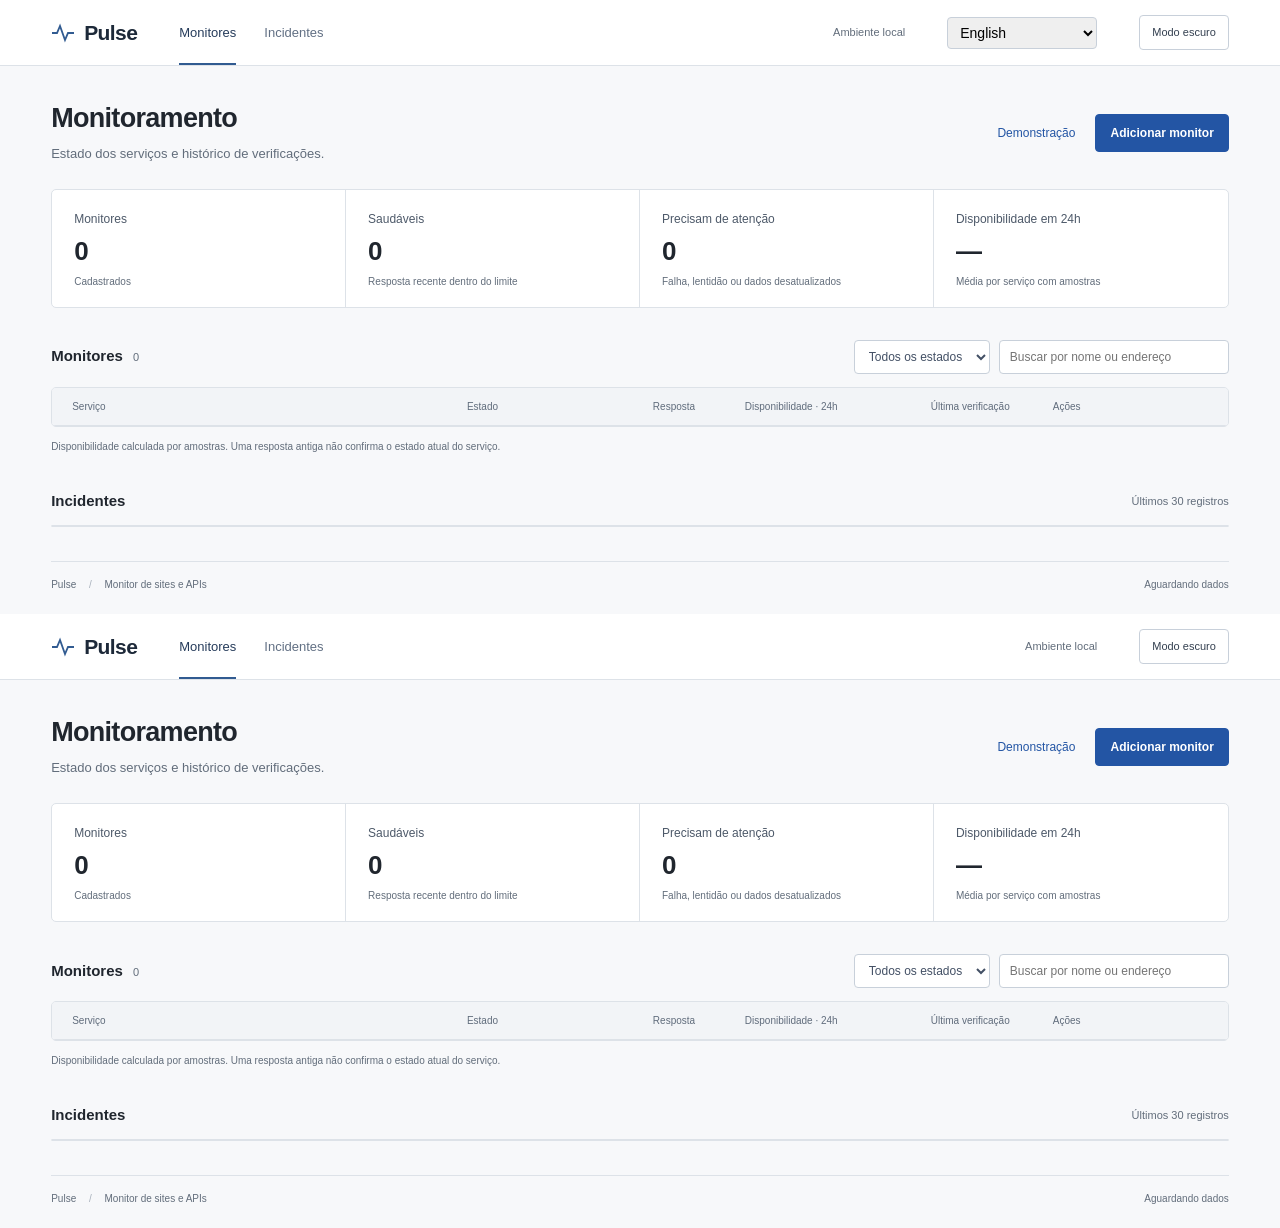
==== commit bea1aac3: "Add six-language interface: public/index.html" ====
--- a/public/index.html
+++ b/public/index.html
@@ -1,3 +1,56 @@
+<!doctype html>
+<html lang="pt-BR">
+<head>
+  <meta charset="utf-8">
+  <meta name="viewport" content="width=device-width, initial-scale=1">
+  <meta name="color-scheme" content="light dark">
+  <title>Pulse — Monitoramento</title>
+  <script src="messages.js"></script><script src="i18n.js"></script><script src="theme.js"></script>
+  <link rel="stylesheet" href="style.css">
+  <script src="app.js" defer></script>
+</head>
+<body>
+  <a class="skip-link" href="#overview">Ir ao conteúdo</a>
+  <header class="app-header">
+    <a class="brand" href="./" aria-label="Pulse, início"><svg viewBox="0 0 24 24" aria-hidden="true"><path d="M1 12h5l3-7 5 14 3-7h6"/></svg>Pulse</a>
+    <nav aria-label="Principal"><a href="#overview" aria-current="page">Monitores</a><a href="#incidents">Incidentes</a></nav>
+    <span class="environment">Ambiente local</span>
+    <label class="language-label"><span class="sr-only">Idioma</span><select id="language" aria-label="Idioma"><option value="en">English</option><option value="pt-BR">Português (Brasil)</option><option value="es">Español</option><option value="ja">日本語</option><option value="zh-CN">简体中文</option><option value="ru">Русский</option></select></label><button type="button" id="theme-toggle" class="theme-toggle" aria-pressed="false">Modo escuro</button>
+    <button type="button" id="logout" hidden>Sair</button>
+  </header>
+  <main id="overview">
+    <div class="page-heading">
+      <div><h1>Monitoramento</h1><p>Estado dos serviços e histórico de verificações.</p></div>
+      <div class="heading-actions"><a href="?demo=1" id="demo-link">Demonstração</a><button class="primary" id="new-monitor">Adicionar monitor</button></div>
+    </div>
+    <div class="notice" id="notice" role="alert" hidden></div>
+    <div class="demo-banner" id="demo-banner" hidden><div><strong>Ambiente de demonstração</strong><span>Dados fictícios. Nenhum serviço desta lista está sendo consultado.</span></div><a href="./">Sair da demonstração</a></div>
+    <section class="stats" aria-label="Resumo das verificações">
+      <article><span>Monitores</span><strong id="total">0</strong><small>Cadastrados</small></article>
+      <article><span>Saudáveis</span><strong id="available">0</strong><small>Resposta recente dentro do limite</small></article>
+      <article><span>Precisam de atenção</span><strong id="attention">0</strong><small>Falha, lentidão ou dados desatualizados</small></article>
+      <article><span>Disponibilidade em 24h</span><strong id="uptime">—</strong><small>Média por serviço com amostras</small></article>
+    </section>
+    <section class="services" aria-labelledby="monitor-heading">
+      <div class="section-heading"><h2 id="monitor-heading">Monitores <span class="count" id="monitor-count">0</span></h2><div class="filters"><label class="sr-only" for="status-filter">Filtrar por estado</label><select id="status-filter"><option value="all">Todos os estados</option><option value="attention">Com atenção</option><option value="up">Saudáveis</option><option value="pending">Sem verificação</option></select><label class="sr-only" for="search">Buscar monitores</label><input id="search" type="search" placeholder="Buscar por nome ou endereço"></div></div>
+      <div class="monitor-table"><div class="table-head" aria-hidden="true"><span>Serviço</span><span>Estado</span><span>Resposta</span><span>Disponibilidade · 24h</span><span>Última verificação</span><span>Ações</span></div><div id="monitors"></div><div class="empty" id="empty" hidden><h3>Nenhum monitor cadastrado</h3><p>Adicione um site ou API para começar a registrar as verificações.</p><button id="empty-add">Adicionar primeiro monitor</button></div></div>
+      <p class="footnote">Disponibilidade calculada por amostras. Uma resposta antiga não confirma o estado atual do serviço.</p>
+    </section>
+    <section id="incidents" aria-labelledby="incident-heading"><div class="section-heading"><h2 id="incident-heading">Incidentes</h2><span class="subtle">Últimos 30 registros</span></div><div class="incident-list" id="incident-list"></div></section>
+    <footer><span>Pulse <span class="separator">/</span> Monitor de sites e APIs</span><span id="updated" aria-live="polite">Aguardando dados</span></footer>
+  </main>
+  <dialog id="monitor-dialog" aria-labelledby="dialog-title"><form id="monitor-form">
+    <div class="dialog-heading"><h2 id="dialog-title">Adicionar monitor</h2><button type="button" id="close-dialog" aria-label="Fechar">×</button></div>
+    <p>Informe a URL final de um serviço público HTTP ou HTTPS.</p>
+    <label>Nome<input name="name" required maxlength="80" placeholder="Ex.: API de pedidos"></label>
+    <label>URL<input name="url" type="url" required maxlength="2048" placeholder="https://example.com/health" aria-describedby="url-help"></label><p id="url-help" class="form-help">Não inclua senhas ou tokens no endereço.</p>
+    <div class="form-row"><label>Intervalo<select name="interval_seconds"><option value="60">1 minuto</option><option value="300" selected>5 minutos</option><option value="900">15 minutos</option><option value="3600">1 hora</option></select></label><label>Limite de resposta (ms)<input name="slow_ms" type="number" min="100" max="10000" value="1500" required></label></div>
+    <label>Texto esperado <span class="subtle">(opcional)</span><input name="expected_text" maxlength="200" placeholder="Ex.: ok"></label>
+    <p class="form-help">O coletor precisa estar em execução para realizar verificações automáticas.</p>
+    <p id="form-error" role="alert"></p><button class="primary" id="submit-monitor">Criar monitor</button>
+  </form></dialog>
+</body>
+</html>
 <!doctype html>
 <html lang="pt-BR">
 <head>
--- a/public/style.css
+++ b/public/style.css
@@ -833,6 +833,25 @@
   .form-row {
     gap:10px
   }
+}
+
+.login-main {
+  max-width:480px;
+  margin:60px auto;
+  padding:0 20px;
+}
+.login-panel {
+  background:var(--surface);
+  border:1px solid var(--line);
+  border-radius:5px;
+  padding:28px;
+}
+.login-panel>p { font-size:12px; margin:12px 0; }
+.demo-entry { display:block; font-size:11px; margin-top:24px; }
+#login-error { color:#a23232; }
+[data-theme="dark"] #login-error { color:#e8a4a4; }
+@media(max-width:600px) {
+  .app-header:has(#logout:not([hidden])) { flex-wrap:wrap; height:auto; padding-top:12px; padding-bottom:12px; }
 }
 
 .theme-toggle {
@@ -926,3 +945,6 @@
   .theme-toggle { margin-left:auto; padding:6px; font-size:10px; }
 }
 
+
+.language-label{flex-shrink:0}.language-label select{max-width:150px;font:inherit;padding:6px 8px}
+@media(max-width:700px){.app-header{flex-wrap:wrap}.language-label select{max-width:125px}}
--- a/public/style.css
+++ b/public/style.css
@@ -833,6 +833,25 @@
   .form-row {
     gap:10px
   }
+}
+
+.login-main {
+  max-width:480px;
+  margin:60px auto;
+  padding:0 20px;
+}
+.login-panel {
+  background:var(--surface);
+  border:1px solid var(--line);
+  border-radius:5px;
+  padding:28px;
+}
+.login-panel>p { font-size:12px; margin:12px 0; }
+.demo-entry { display:block; font-size:11px; margin-top:24px; }
+#login-error { color:#a23232; }
+[data-theme="dark"] #login-error { color:#e8a4a4; }
+@media(max-width:600px) {
+  .app-header:has(#logout:not([hidden])) { flex-wrap:wrap; height:auto; padding-top:12px; padding-bottom:12px; }
 }
 
 .theme-toggle {
@@ -926,3 +945,6 @@
   .theme-toggle { margin-left:auto; padding:6px; font-size:10px; }
 }
 
+
+.language-label{flex-shrink:0}.language-label select{max-width:150px;font:inherit;padding:6px 8px}
+@media(max-width:700px){.app-header{flex-wrap:wrap}.language-label select{max-width:125px}}
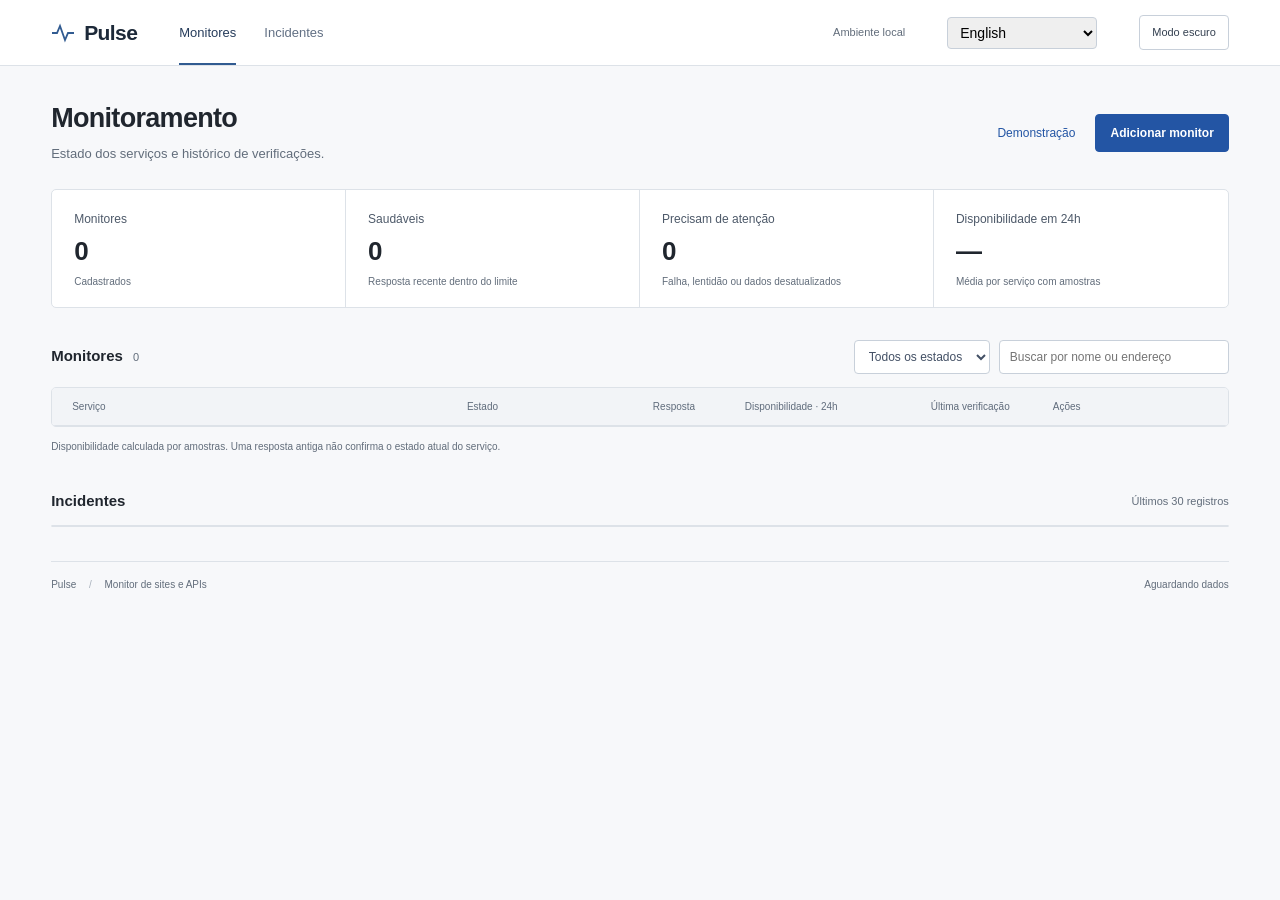
==== commit 23ac567b: "Keep a single translated dashboard document" ====
--- a/public/index.html
+++ b/public/index.html
@@ -51,56 +51,3 @@
   </form></dialog>
 </body>
 </html>
-<!doctype html>
-<html lang="pt-BR">
-<head>
-  <meta charset="utf-8">
-  <meta name="viewport" content="width=device-width, initial-scale=1">
-  <meta name="color-scheme" content="light dark">
-  <title>Pulse — Monitoramento</title>
-  <script src="theme.js"></script>
-  <link rel="stylesheet" href="style.css">
-  <script src="app.js" defer></script>
-</head>
-<body>
-  <a class="skip-link" href="#overview">Ir ao conteúdo</a>
-  <header class="app-header">
-    <a class="brand" href="./" aria-label="Pulse, início"><svg viewBox="0 0 24 24" aria-hidden="true"><path d="M1 12h5l3-7 5 14 3-7h6"/></svg>Pulse</a>
-    <nav aria-label="Principal"><a href="#overview" aria-current="page">Monitores</a><a href="#incidents">Incidentes</a></nav>
-    <span class="environment">Ambiente local</span>
-    <button type="button" id="theme-toggle" class="theme-toggle" aria-pressed="false">Modo escuro</button>
-    <button type="button" id="logout" hidden>Sair</button>
-  </header>
-  <main id="overview">
-    <div class="page-heading">
-      <div><h1>Monitoramento</h1><p>Estado dos serviços e histórico de verificações.</p></div>
-      <div class="heading-actions"><a href="?demo=1" id="demo-link">Demonstração</a><button class="primary" id="new-monitor">Adicionar monitor</button></div>
-    </div>
-    <div class="notice" id="notice" role="alert" hidden></div>
-    <div class="demo-banner" id="demo-banner" hidden><div><strong>Ambiente de demonstração</strong><span>Dados fictícios. Nenhum serviço desta lista está sendo consultado.</span></div><a href="./">Sair da demonstração</a></div>
-    <section class="stats" aria-label="Resumo das verificações">
-      <article><span>Monitores</span><strong id="total">0</strong><small>Cadastrados</small></article>
-      <article><span>Saudáveis</span><strong id="available">0</strong><small>Resposta recente dentro do limite</small></article>
-      <article><span>Precisam de atenção</span><strong id="attention">0</strong><small>Falha, lentidão ou dados desatualizados</small></article>
-      <article><span>Disponibilidade em 24h</span><strong id="uptime">—</strong><small>Média por serviço com amostras</small></article>
-    </section>
-    <section class="services" aria-labelledby="monitor-heading">
-      <div class="section-heading"><h2 id="monitor-heading">Monitores <span class="count" id="monitor-count">0</span></h2><div class="filters"><label class="sr-only" for="status-filter">Filtrar por estado</label><select id="status-filter"><option value="all">Todos os estados</option><option value="attention">Com atenção</option><option value="up">Saudáveis</option><option value="pending">Sem verificação</option></select><label class="sr-only" for="search">Buscar monitores</label><input id="search" type="search" placeholder="Buscar por nome ou endereço"></div></div>
-      <div class="monitor-table"><div class="table-head" aria-hidden="true"><span>Serviço</span><span>Estado</span><span>Resposta</span><span>Disponibilidade · 24h</span><span>Última verificação</span><span>Ações</span></div><div id="monitors"></div><div class="empty" id="empty" hidden><h3>Nenhum monitor cadastrado</h3><p>Adicione um site ou API para começar a registrar as verificações.</p><button id="empty-add">Adicionar primeiro monitor</button></div></div>
-      <p class="footnote">Disponibilidade calculada por amostras. Uma resposta antiga não confirma o estado atual do serviço.</p>
-    </section>
-    <section id="incidents" aria-labelledby="incident-heading"><div class="section-heading"><h2 id="incident-heading">Incidentes</h2><span class="subtle">Últimos 30 registros</span></div><div class="incident-list" id="incident-list"></div></section>
-    <footer><span>Pulse <span class="separator">/</span> Monitor de sites e APIs</span><span id="updated" aria-live="polite">Aguardando dados</span></footer>
-  </main>
-  <dialog id="monitor-dialog" aria-labelledby="dialog-title"><form id="monitor-form">
-    <div class="dialog-heading"><h2 id="dialog-title">Adicionar monitor</h2><button type="button" id="close-dialog" aria-label="Fechar">×</button></div>
-    <p>Informe a URL final de um serviço público HTTP ou HTTPS.</p>
-    <label>Nome<input name="name" required maxlength="80" placeholder="Ex.: API de pedidos"></label>
-    <label>URL<input name="url" type="url" required maxlength="2048" placeholder="https://example.com/health" aria-describedby="url-help"></label><p id="url-help" class="form-help">Não inclua senhas ou tokens no endereço.</p>
-    <div class="form-row"><label>Intervalo<select name="interval_seconds"><option value="60">1 minuto</option><option value="300" selected>5 minutos</option><option value="900">15 minutos</option><option value="3600">1 hora</option></select></label><label>Limite de resposta (ms)<input name="slow_ms" type="number" min="100" max="10000" value="1500" required></label></div>
-    <label>Texto esperado <span class="subtle">(opcional)</span><input name="expected_text" maxlength="200" placeholder="Ex.: ok"></label>
-    <p class="form-help">O coletor precisa estar em execução para realizar verificações automáticas.</p>
-    <p id="form-error" role="alert"></p><button class="primary" id="submit-monitor">Criar monitor</button>
-  </form></dialog>
-</body>
-</html>
